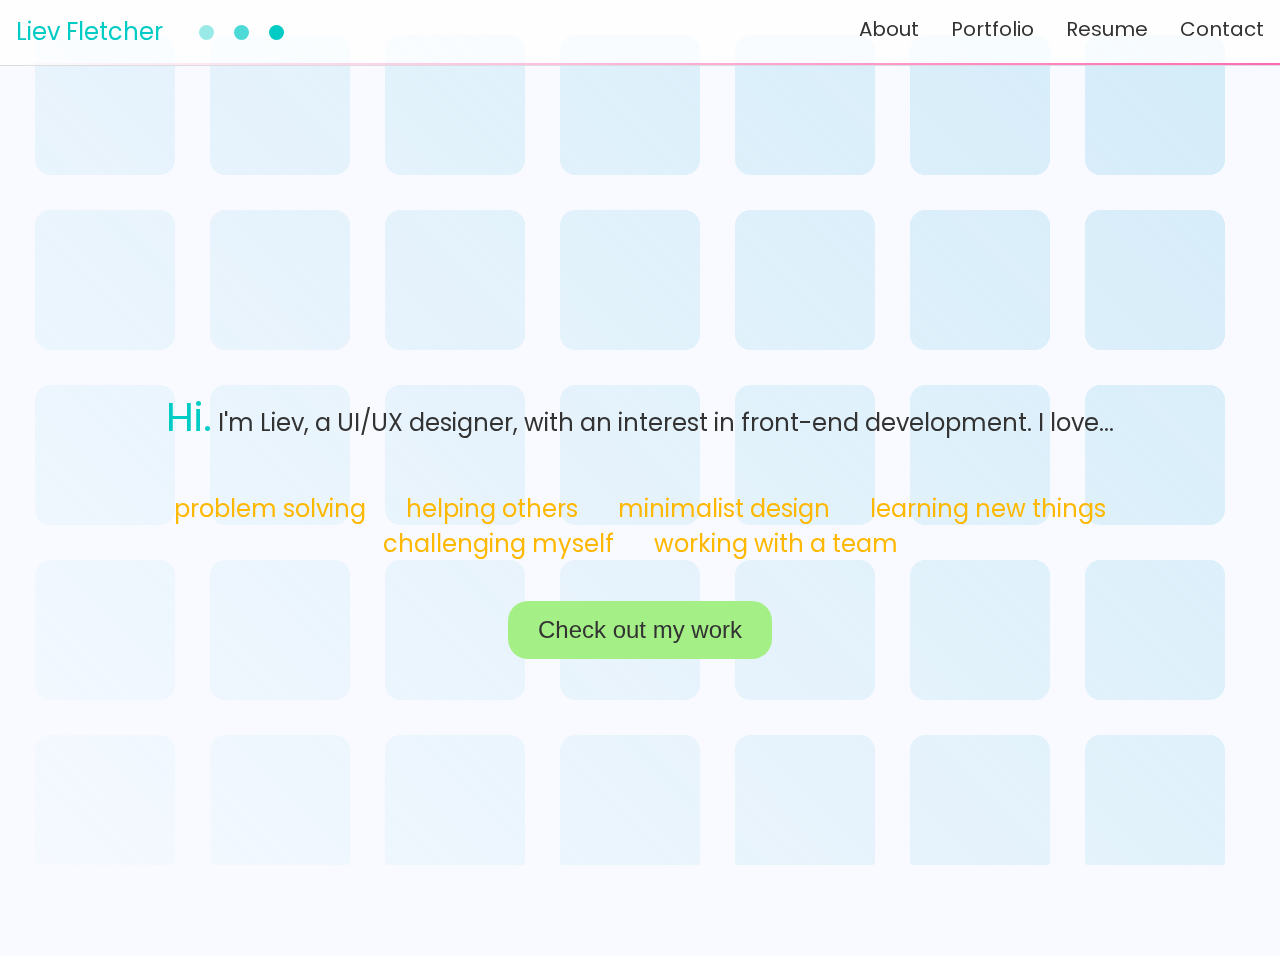
==== index.html @ 31510bed "Update" ====
<!DOCTYPE html>
<html lang="en">
<head>
    <meta charset="UTF-8">
    <meta name="viewport" content="width=device-width, initial-scale=1.0">
    <title>Liev Fletcher - UI/UX Designer</title>
    <link rel="stylesheet" href="navbar-style.css">
    <link rel="stylesheet" href="index-style.css">
    <script src="script.js"></script>
</head>
<body class="index-page">
    <!-- Inline Navbar HTML -->
    <header>
        <div class="topnav" id="myTopnav">
            <a href="index.html" class="logo">Liev Fletcher</a>
            <span class="dots">
                <span class="dot dot1"></span>
                <span class="dot dot2"></span>
                <span class="dot dot3"></span>
            </span>
            <div class="topnav-right">
                <a href="about.html">About</a>
                <a href="portfolio.html">Portfolio</a>
                <a href="resume.html">Resume</a>
                <a href="contact.html">Contact</a>
                <a href="javascript:void(0);" class="icon" onclick="toggleNav()">&#9776;</a>
            </div>
        </div>
    </header>
    <main>
        <section class="intro">
            <p><span class="highlight">Hi.</span> I'm Liev, a UI/UX designer, with an interest in front-end development. I love...</p>
            <div class="interests">
                <span>problem solving</span>
                <span>helping others</span>
                <span>minimalist design</span>
                <span>learning new things</span>
                <span>challenging myself</span>
                <span>working with a team</span>
            </div>
            <button class="work-button">Check out my work</button>
        </section>
    </main>
    <script src="script.js"></script>
</body>
</html>
---- navbar-style.css ----
/* navbar.css */
@import url('https://fonts.googleapis.com/css2?family=Poppins:wght@400;700&display=swap');

.topnav {
    background-color: rgba(255, 255, 255, 0.8); /* Transparent white */
    overflow: hidden;
    border-bottom: 1px solid #ddd;
    position: relative;
    z-index: 2; /* Ensure the navbar stays on top of the background */
}

.topnav::after {
    content: "";
    display: block;
    width: 100%;
    height: 4px;
    background: linear-gradient(to left, rgba(255, 105, 180, 1), rgba(255, 105, 180, 0)); /* Pink gradient */
    position: absolute;
    bottom: -2px;
    left: 0;
}

.topnav .logo {
    float: left;
    font-size: 24px;
    font-weight: 400;
    color: #333;
    padding: 14px 16px;
    text-decoration: none; /* Ensure the logo text is not underlined */
}

/* New CSS for the dots */
.dots {
    float: left;
    padding: 25px 0px;
    align-items: center;
    margin-left: 0px; /* Space between text and dots */
}

.dot {
    float: left;
    width: 15px; /* Adjusted size to be 50% smaller */
    height: 15px; /* Adjusted size to be 50% smaller */
    background-color: #00cbc4;
    border-radius: 50%;
    margin-left: 20px; /* Space between dots */
}

.dot1 {
    opacity: 0.4;
}

.dot2 {
    opacity: 0.7;
}

.dot3 {
    opacity: 1;
}

.topnav .logo:hover {
    color: #00cbc4; /* Add hover effect for the logo */
}

.topnav .topnav-right a {
    float: left;
    color: #333;
    text-align: center;
    padding: 14px 16px;
    text-decoration: none;
    font-size: 20px;
    position: relative;
    z-index: 1; /* Ensure the links stay on top of the navbar, below the icon */
}

.topnav .topnav-right a:hover {
    color: #00cbc4;
}

.topnav .topnav-right a::after {
    content: '';
    display: block;
    width: 100;
    height: 2px;
    transition: width .3s;
}

.topnav .topnav-right a:hover::after {
    width: 100%;
}

.topnav .topnav-right {
    float: right;
}

.topnav .icon {
    display: none;
    z-index: 2; /* Ensure the icon stays on top */
}

/* Media Queries for the navbar */

@media screen and (max-width: 600px) {
    .topnav .topnav-right a {
        display: none;
    }
    .topnav .topnav-right a.icon {
        float: right;
        display: block;
    }
}

@media screen and (max-width: 600px) {
    .topnav.responsive {
        position: relative;
    }
    .topnav.responsive .topnav-right .icon {
        position: absolute;
        right: 0;
        top: 0;
    }
    .topnav.responsive .topnav-right {
        float: none;
        display: flex;
        flex-direction: column;
        align-items: flex-end; /* Align items to the right */
        padding-top: 40px; /* Add padding to avoid overlap */
    }
    .topnav.responsive .topnav-right a {
        float: none;
        display: block;
        text-align: right; /* Align text to the right */
        padding: 14px 16px;
        z-index: 1; /* Ensure the links are below the icon */
    }
}
---- index-style.css ----
/* index-style.css */
@import url('https://fonts.googleapis.com/css2?family=Poppins:wght@400;700&display=swap');

body.index-page {
    font-family: 'Poppins', Arial, sans-serif;
    margin: 0;
    padding: 0;
    background-color: #f8faff; /* Background color specific to index page */
    color: #333;
    position: relative;
    z-index: 1;
    height: 100vh; /* Ensure the body takes up the full viewport height */
}

body.index-page::before {
    --s: 140px; /* the size */
    --g: 35px;  /* the gap */ 
    --r: 15px;  /* the radius */
    
    content: "";
    position: fixed;
    inset: var(--g);
    --_g: radial-gradient(var(--r) at var(--r) var(--r),#000 98%,#0000);
    --_o: calc(-2*var(--r) - var(--g));
    -webkit-mask:
      var(--_g),var(--_g) var(--_o) 0,var(--_g) 0 var(--_o),var(--_g) var(--_o) var(--_o),
      conic-gradient(at calc(var(--s) - 2*var(--r)) var(--s),#0000 75%,#000 0) var(--r) 0,
      conic-gradient(at var(--s) calc(var(--s) - 2*var(--r)),#0000 75%,#000 0) 0 var(--r);
    -webkit-mask-size: calc(var(--s) + var(--g)) calc(var(--s) + var(--g));
    background: linear-gradient(45deg, rgba(1, 192, 250, 0.012), rgba(135, 207, 235, 0.323)); /* 80% opaque colors */
    z-index: -1; /* Ensure this background is behind other content */
  }

.intro {
    display: flex;
    flex-direction: column;
    justify-content: center;
    align-items: center;
    text-align: center;
    height: calc(100vh - 50px); /* Full height minus the height of the navbar */
    padding: 20px;
}

.highlight {
    color: #00cbc4;
    font-size: 40px;
    font-weight: 400;
}

.intro p {
    font-size: 24px;
    font-weight: 400;
}

.interests {
    display: flex;
    flex-wrap: wrap;
    justify-content: center;
    margin: 20px 0;
    padding: 0 40px; /* Add padding to the left and right */
}

.interests span {
    color: #ffb800;
    font-size: 24px;
    font-weight: 400;
    margin: 0 20px; /* Add space to the left and right of each item */
}

.work-button {
    background-color: #a4f086;
    border: none;
    padding: 15px 30px;
    font-size: 24px;
    color: #333;
    cursor: pointer;
    border-radius: 20px;
    margin-top: 20px;
}

.work-button:hover {
    background-color: #91e076;
}
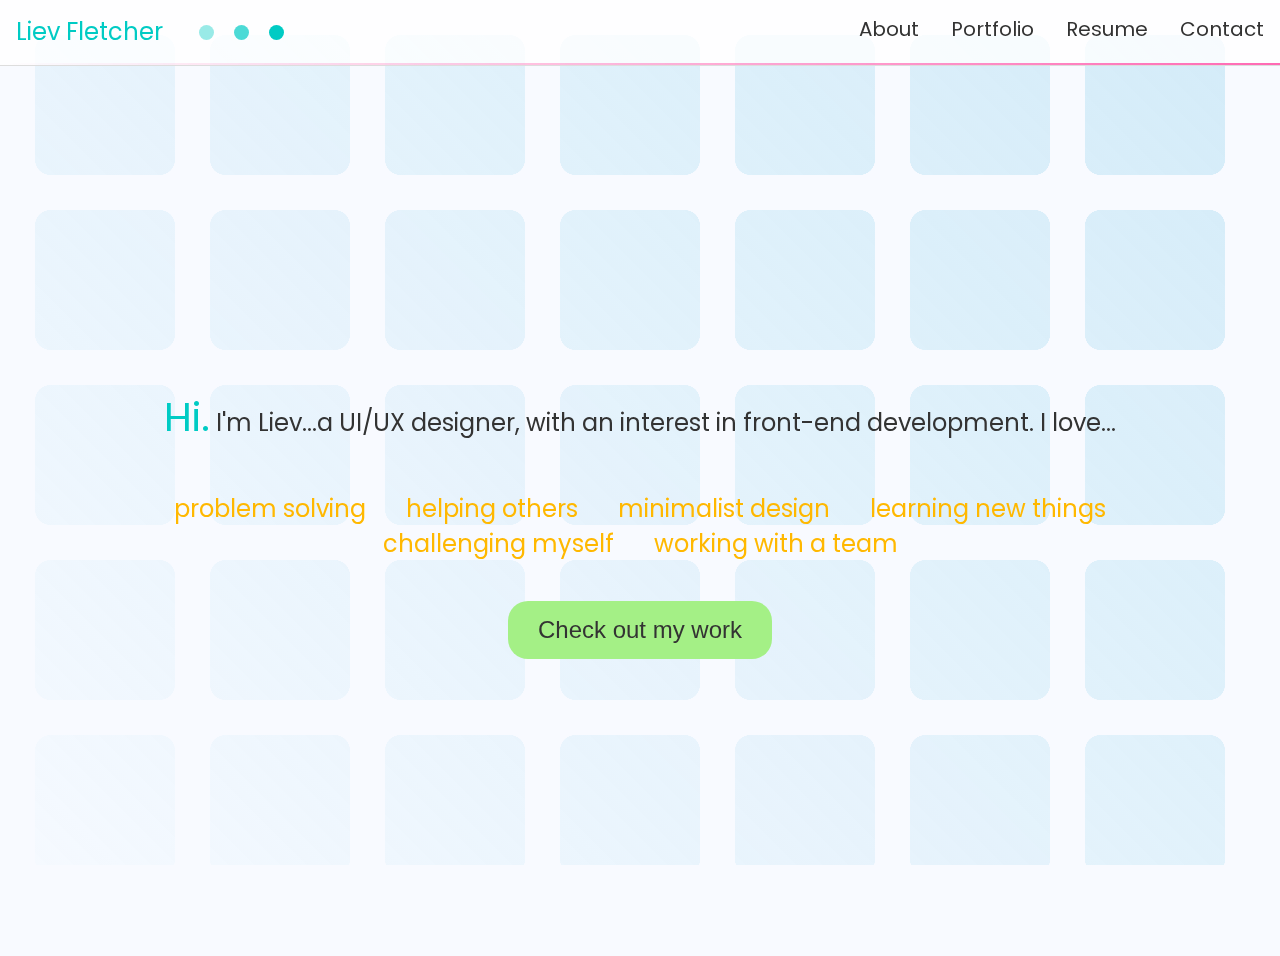
==== commit 542cb759: "Update" ====
--- a/index.html
+++ b/index.html
@@ -29,7 +29,7 @@
     </header>
     <main>
         <section class="intro">
-            <p><span class="highlight">Hi.</span> I'm Liev, a UI/UX designer, with an interest in front-end development. I love...</p>
+            <p><span class="highlight">Hi.</span> I'm Liev...a UI/UX designer, with an interest in front-end development. I love...</p>
             <div class="interests">
                 <span>problem solving</span>
                 <span>helping others</span>
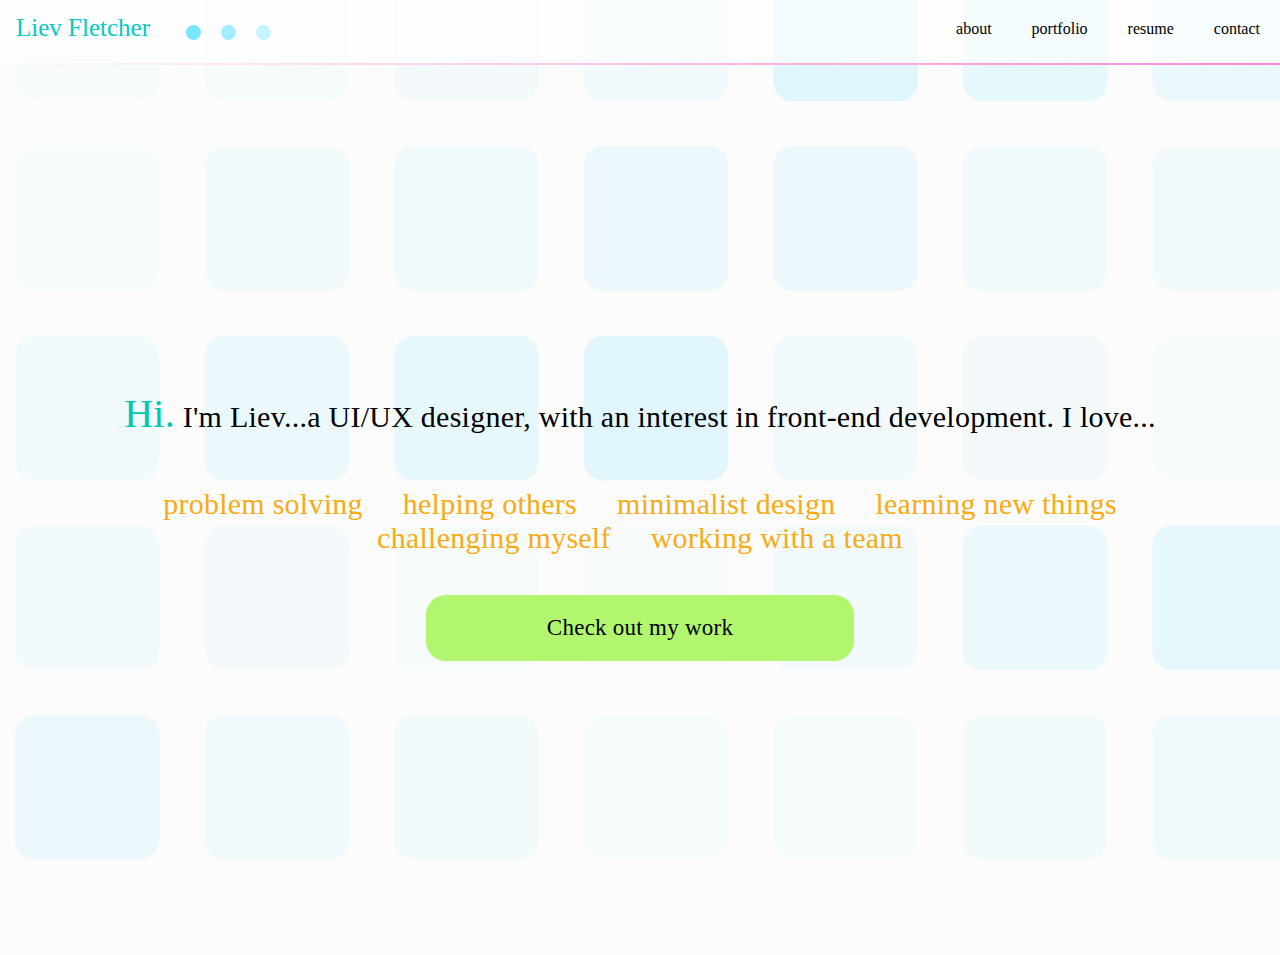
==== commit e0c28801: "Update" ====
--- a/index.html
+++ b/index.html
@@ -5,7 +5,7 @@
     <meta name="viewport" content="width=device-width, initial-scale=1.0">
     <title>Liev Fletcher - UI/UX Designer</title>
     <link rel="stylesheet" href="navbar-style.css">
-    <link rel="stylesheet" href="index-style.css">
+    <link rel="stylesheet" href="default.css">
     <script src="script.js"></script>
 </head>
 <body class="index-page">
@@ -19,17 +19,17 @@
                 <span class="dot dot3"></span>
             </span>
             <div class="topnav-right">
-                <a href="about.html">About</a>
-                <a href="portfolio.html">Portfolio</a>
-                <a href="resume.html">Resume</a>
-                <a href="contact.html">Contact</a>
+                <a href="about.html">about</a>
+                <a href="portfolio.html">portfolio</a>
+                <a href="resume.html">resume</a>
+                <a href="contact.html">contact</a>
                 <a href="javascript:void(0);" class="icon" onclick="toggleNav()">&#9776;</a>
             </div>
         </div>
     </header>
     <main>
-        <section class="intro">
-            <p><span class="highlight">Hi.</span> I'm Liev...a UI/UX designer, with an interest in front-end development. I love...</p>
+        <section class="home-intro">
+            <p><span class="home-highlight">Hi.</span> I'm Liev...a UI/UX designer, with an interest in front-end development. I love...</p>
             <div class="interests">
                 <span>problem solving</span>
                 <span>helping others</span>
--- a/navbar-style.css
+++ b/navbar-style.css
@@ -2,9 +2,9 @@
 @import url('https://fonts.googleapis.com/css2?family=Poppins:wght@400;700&display=swap');
 
 .topnav {
-    background-color: rgba(255, 255, 255, 0.8); /* Transparent white */
+    background-color: rgba(255, 255, 255, 0.6); /* Transparent white */
     overflow: hidden;
-    border-bottom: 1px solid #ddd;
+    border-bottom: 0px solid #ddd;
     position: relative;
     z-index: 2; /* Ensure the navbar stays on top of the background */
 }
@@ -14,7 +14,7 @@
     display: block;
     width: 100%;
     height: 4px;
-    background: linear-gradient(to left, rgba(255, 105, 180, 1), rgba(255, 105, 180, 0)); /* Pink gradient */
+    background: linear-gradient(90deg, #fcfcfc 0%,  #FF85D6 100%); /* Pink gradient */
     position: absolute;
     bottom: -2px;
     left: 0;
@@ -22,9 +22,10 @@
 
 .topnav .logo {
     float: left;
-    font-size: 24px;
-    font-weight: 400;
-    color: #333;
+    font-size: 25px;
+    font-family: "Typo Hoop Light Demo";
+    font-weight: 300;
+    color: #000;
     padding: 14px 16px;
     text-decoration: none; /* Ensure the logo text is not underlined */
 }
@@ -41,13 +42,13 @@
     float: left;
     width: 15px; /* Adjusted size to be 50% smaller */
     height: 15px; /* Adjusted size to be 50% smaller */
-    background-color: #00cbc4;
+    background-color: #79E7FF;
     border-radius: 50%;
     margin-left: 20px; /* Space between dots */
 }
 
 .dot1 {
-    opacity: 0.4;
+    opacity: 1;
 }
 
 .dot2 {
@@ -55,7 +56,7 @@
 }
 
 .dot3 {
-    opacity: 1;
+    opacity: .4;
 }
 
 .topnav .logo:hover {
@@ -64,11 +65,13 @@
 
 .topnav .topnav-right a {
     float: left;
-    color: #333;
+    color: #000;
+    font-family: "Typo Hoop Light Demo";
     text-align: center;
-    padding: 14px 16px;
+    padding: 20px 20px;
     text-decoration: none;
-    font-size: 20px;
+    font-size: 16px;
+    font-weight: 300
     position: relative;
     z-index: 1; /* Ensure the links stay on top of the navbar, below the icon */
 }
--- a/default.css
+++ b/default.css
@@ -0,0 +1,237 @@
+/* index-style.css */
+@import url('https://fonts.googleapis.com/css2?family=Poppins:wght@400;700&display=swap');
+
+body.index-page {
+    font-family: 'Poppins', Arial, sans-serif;
+    margin: 0;
+    padding: 0;
+    background: #FCFCFC; /* Different background color for About page */
+    background-image:    url(/assets/images/index.svg);
+    background-attachment: fixed;
+    background-size: cover;
+    color: #333;
+  }
+
+.home-intro {
+    display: flex;
+    flex-direction: column;
+    justify-content: center;
+    align-items: center;
+    text-align: center;
+    height: calc(100vh - 50px); /* Full height minus the height of the navbar */
+    padding: 20px;
+}
+
+.home-highlight {
+    color: #00C9B2;
+    font-family: Opificio;
+    font-size: 40px;
+    font-style: normal;
+    font-weight: 400;
+    line-height: normal;
+    letter-spacing: 0.25px;
+}
+
+.home-intro{
+    color: #000;
+    font-family: Opificio;
+    font-size: 30px;
+    font-style: normal;
+    font-weight: 400;
+    line-height: normal;
+    letter-spacing: 0.25px;
+}
+
+.interests {
+    display: flex;
+    flex-wrap: wrap;
+    justify-content: center;
+    margin: 20px 0;
+    padding: 0 40px; /* Add padding to the left and right */
+}
+
+.interests span {
+    color: var(--Fruit-orange, #FAAB11);
+    font-family: "Varela Round";
+    font-size: 30px;
+    font-style: normal;
+    font-weight: 400;
+    line-height: normal;
+    letter-spacing: 0.25px;
+    margin: 0 20px; /* Add space to the left and right of each item */
+}
+
+.work-button {
+    background-color: #B2F670;
+    border: none;
+    padding: 20px 121px;
+    color: #000;
+    font-family: Opificio;
+    font-size: 23px;
+    font-style: normal;
+    font-weight: 400;
+    line-height: normal;
+    letter-spacing: 0.25px;
+    cursor: pointer;
+    border-radius: 20px;
+    margin-top: 20px;
+}
+
+.work-button:hover {
+    border-radius: 20px;
+    background: #A0E063;
+}
+
+
+/* About Page */
+
+
+body.about-page {
+    font-family: 'Poppins', Arial, sans-serif;
+    margin: 0;
+    padding: 0;
+    background: #FCFCFC; /* Different background color for About page */
+    background-image:    url(/assets/images/about.svg);
+    background-attachment: fixed;
+    background-size: cover;
+    color: #333;
+    overflow: hidden
+}
+.about-me-intro {
+    padding: 0px;
+    font-family: Opificio;
+    font-size: 30px;
+    font-weight: 400;
+    font-style: normal;
+    line-height: normal;
+    padding-right: 0px;
+    padding-top: 5%;
+    padding-left: 25%;
+    width: 65%;
+    height: 20%;
+    border: 1px solid red;ß
+}
+.about-me-highlight {
+    font-family: "Typo Hoop Demo";
+    color: #FAAB11;
+    font-size: 30px;
+    font-weight: 400;
+    text-align: right;
+    width: 100%;
+    padding-right: 20%;
+    border: 1px solid red;
+}
+
+/* Porfolio Page */
+
+body.portfolio-page {
+    font-family: 'Poppins', Arial, sans-serif;
+    margin: 0;
+    padding: 0;
+    background: #FCFCFC; /* Different background color for About page */
+    background-image:    url(/assets/images/portfolio.svg);
+    background-attachment: fixed;
+    background-size: cover;
+    color: #333;
+  }
+  
+  .portfolio-intro {
+    padding: 0px;
+    font-family: Opificio;
+    font-size: 30px;
+    font-weight: 400;
+    font-style: normal;
+    line-height: normal;
+    padding-right: 0px;
+    padding-top: 5%;
+    padding-left: 25%;
+    width: 65%;
+    height: 20%;
+    border: 1px solid red;ß
+  }
+  .portfolio-highlight {
+    font-family: "Typo Hoop Demo";
+    color: #00C9B2;
+    font-size: 30px;
+    font-weight: 400;
+    text-align: right;
+    width: 100%;
+    padding-right: 20%;
+    border: 1px solid red;
+  }
+
+/* Resume Page */
+
+body.resume-page {
+    font-family: 'Poppins', Arial, sans-serif;
+    margin: 0;
+    padding: 0;
+    background: #FCFCFC; /* Different background color for About page */
+    background-image:    url(/assets/images/resume.svg);
+    background-attachment: fixed;
+    background-size: cover;
+    color: #333;
+}
+
+.resume-intro {
+    padding: 0px;
+    font-family: Opificio;
+    font-size: 30px;
+    font-weight: 400;
+    font-style: normal;
+    line-height: normal;
+    padding-right: 0px;
+    padding-top: 5%;
+    padding-left: 25%;
+    width: 65%;
+    height: 20%;
+    border: 1px solid red;ß
+  }
+  .resume-highlight {
+    font-family: "Typo Hoop Demo";
+    color: #98DE56;
+    font-size: 30px;
+    font-weight: 400;
+    text-align: right;
+    width: 100%;
+    padding-right: 20%;
+    border: 1px solid red;
+  }
+
+/* Contact Page */
+
+body.contact-page {
+    font-family: 'Poppins', Arial, sans-serif;
+    margin: 0;
+    padding: 0;
+    background: #FCFCFC; /* Different background color for About page */
+    background-image:    url(/assets/images/contact.svg);
+    background-attachment: fixed;
+    background-size: cover;
+    color: #333;
+  }
+  
+  .contact-intro {
+    padding: 0px;
+    font-family: Opificio;
+    font-size: 30px;
+    font-weight: 400;
+    font-style: normal;
+    line-height: normal;
+    padding-right: 0px;
+    padding-top: 5%;
+    padding-left: 25%;
+    width: 65%;
+    height: 20%;
+    border: 1px solid red;ß
+  }
+  .contact-highlight {
+    font-family: "Typo Hoop Demo";
+    color: #86DF31;
+    font-size: 30px;
+    font-weight: 400;
+    text-align: right;
+    width: 100%;
+    padding-right: 20%;
+    border: 1px solid red;
+  }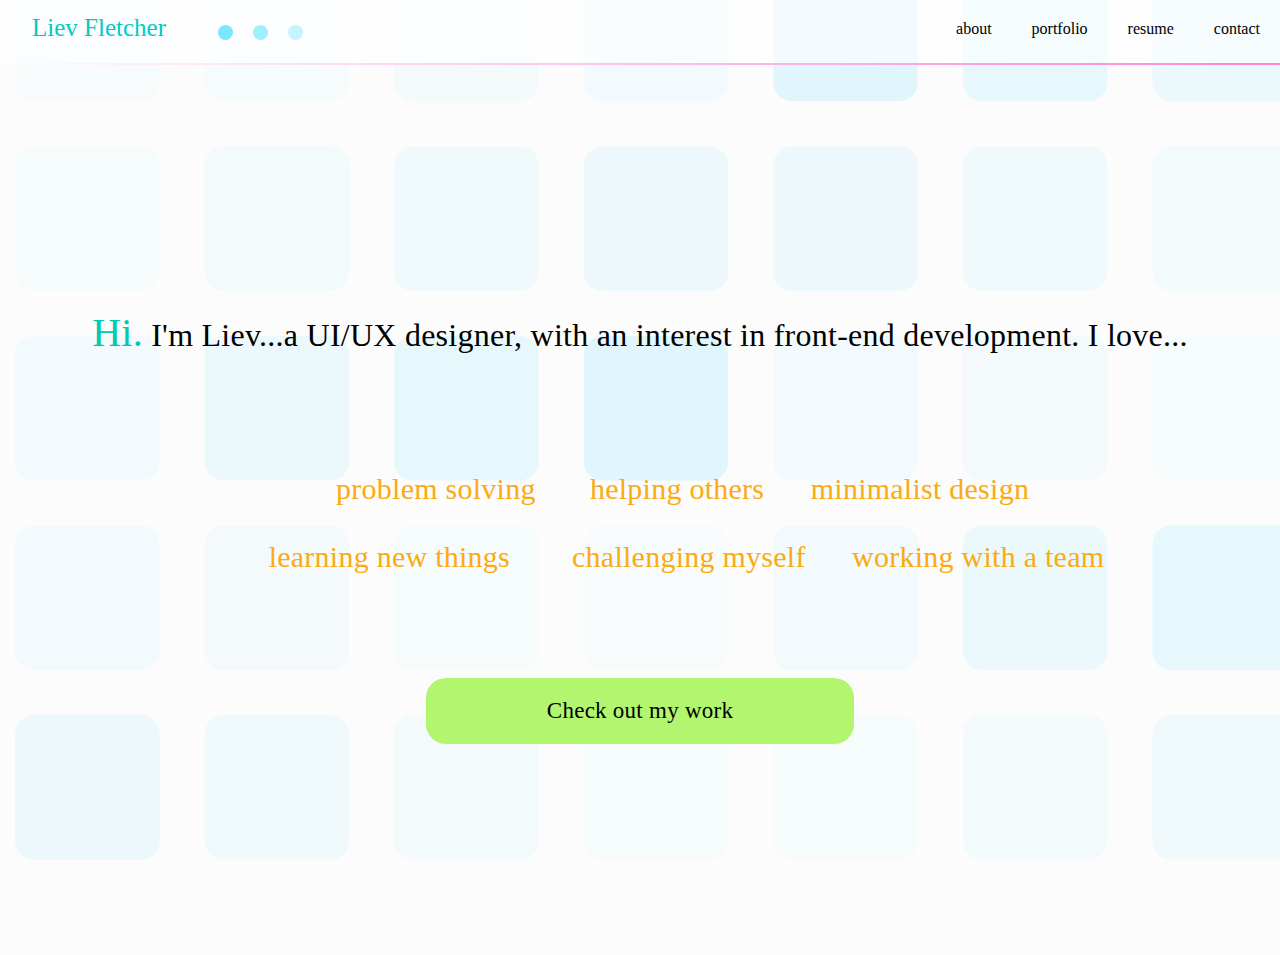
==== commit 0246eeac: "Update" ====
--- a/index.html
+++ b/index.html
@@ -28,15 +28,14 @@
         </div>
     </header>
     <main>
-        <section class="home-intro">
-            <p><span class="home-highlight">Hi.</span> I'm Liev...a UI/UX designer, with an interest in front-end development. I love...</p>
+        <section class="home-intro intro">
+            <p><span class="home-highlight highlight">Hi.</span> I'm Liev...a UI/UX designer, with an interest in front-end development. I love...</p>
             <div class="interests">
-                <span>problem solving</span>
-                <span>helping others</span>
-                <span>minimalist design</span>
-                <span>learning new things</span>
-                <span>challenging myself</span>
-                <span>working with a team</span>
+                <pre> 
+            problem solving       helping others      minimalist design 
+                  
+            learning new things        challenging myself      working with a team
+                </pre>
             </div>
             <button class="work-button">Check out my work</button>
         </section>
--- a/navbar-style.css
+++ b/navbar-style.css
@@ -1,5 +1,7 @@
 /* navbar.css */
-@import url('https://fonts.googleapis.com/css2?family=Poppins:wght@400;700&display=swap');
+
+
+
 
 .topnav {
     background-color: rgba(255, 255, 255, 0.6); /* Transparent white */
@@ -26,7 +28,7 @@
     font-family: "Typo Hoop Light Demo";
     font-weight: 300;
     color: #000;
-    padding: 14px 16px;
+    padding: 14px 32px;
     text-decoration: none; /* Ensure the logo text is not underlined */
 }
 
@@ -103,7 +105,7 @@
 
 /* Media Queries for the navbar */
 
-@media screen and (max-width: 600px) {
+@media screen and (max-width: 768px) {
     .topnav .topnav-right a {
         display: none;
     }
@@ -113,7 +115,7 @@
     }
 }
 
-@media screen and (max-width: 600px) {
+@media screen and (max-width: 768px) {
     .topnav.responsive {
         position: relative;
     }
--- a/default.css
+++ b/default.css
@@ -1,8 +1,8 @@
-/* index-style.css */
-@import url('https://fonts.googleapis.com/css2?family=Poppins:wght@400;700&display=swap');
+
+/* Index Page */
 
 body.index-page {
-    font-family: 'Poppins', Arial, sans-serif;
+    font-family: Opificio;
     margin: 0;
     padding: 0;
     background: #FCFCFC; /* Different background color for About page */
@@ -10,7 +10,7 @@
     background-attachment: fixed;
     background-size: cover;
     color: #333;
-  }
+}
 
 .home-intro {
     display: flex;
@@ -22,6 +22,7 @@
     padding: 20px;
 }
 
+
 .home-highlight {
     color: #00C9B2;
     font-family: Opificio;
@@ -35,7 +36,7 @@
 .home-intro{
     color: #000;
     font-family: Opificio;
-    font-size: 30px;
+    font-size: 32px;
     font-style: normal;
     font-weight: 400;
     line-height: normal;
@@ -47,10 +48,9 @@
     flex-wrap: wrap;
     justify-content: center;
     margin: 20px 0;
-    padding: 0 40px; /* Add padding to the left and right */
-}
-
-.interests span {
+}
+
+.interests pre {
     color: var(--Fruit-orange, #FAAB11);
     font-family: "Varela Round";
     font-size: 30px;
@@ -58,7 +58,6 @@
     font-weight: 400;
     line-height: normal;
     letter-spacing: 0.25px;
-    margin: 0 20px; /* Add space to the left and right of each item */
 }
 
 .work-button {
@@ -87,151 +86,189 @@
 
 
 body.about-page {
-    font-family: 'Poppins', Arial, sans-serif;
-    margin: 0;
-    padding: 0;
-    background: #FCFCFC; /* Different background color for About page */
-    background-image:    url(/assets/images/about.svg);
-    background-attachment: fixed;
-    background-size: cover;
-    color: #333;
-    overflow: hidden
-}
+    font-family: "Opificio";
+    margin: 0;
+    padding: 0;
+    background: #FCFCFC;
+    background-image:   url(/assets/images/about.svg);
+    background-attachment: fixed;
+    background-size: cover;
+    color: #333;
+}
+
 .about-me-intro {
-    padding: 0px;
-    font-family: Opificio;
-    font-size: 30px;
-    font-weight: 400;
-    font-style: normal;
-    line-height: normal;
-    padding-right: 0px;
-    padding-top: 5%;
-    padding-left: 25%;
-    width: 65%;
-    height: 20%;
-    border: 1px solid red;ß
-}
+    font-family: Opificio;
+    font-size: 30px;
+    font-weight: 400;
+    font-style: normal;
+    line-height: normal;
+    padding-right: 25%;
+    padding-left: 25%;
+    width: 65%;
+    height: 20%;
+}
+
 .about-me-highlight {
     font-family: "Typo Hoop Demo";
     color: #FAAB11;
     font-size: 30px;
     font-weight: 400;
     text-align: right;
-    width: 100%;
-    padding-right: 20%;
-    border: 1px solid red;
+    padding-right: 20%;
+    padding-top: 15%;
 }
 
 /* Porfolio Page */
 
 body.portfolio-page {
-    font-family: 'Poppins', Arial, sans-serif;
-    margin: 0;
-    padding: 0;
-    background: #FCFCFC; /* Different background color for About page */
-    background-image:    url(/assets/images/portfolio.svg);
-    background-attachment: fixed;
-    background-size: cover;
-    color: #333;
-  }
-  
-  .portfolio-intro {
-    padding: 0px;
-    font-family: Opificio;
-    font-size: 30px;
-    font-weight: 400;
-    font-style: normal;
-    line-height: normal;
-    padding-right: 0px;
-    padding-top: 5%;
-    padding-left: 25%;
-    width: 65%;
-    height: 20%;
-    border: 1px solid red;ß
-  }
-  .portfolio-highlight {
+    font-family: "Opificio";
+    margin: 0;
+    padding: 0;
+    background: #FCFCFC;
+    background-image:   url(/assets/images/portfolio.svg);
+    background-attachment: fixed;
+    background-size: cover;
+    color: #333;
+}
+  
+.portfolio-intro {
+    font-family: "Opificio";
+    font-size: 30px;
+    font-weight: 400;
+    font-style: normal;
+    line-height: normal;
+    padding-right: 25%;
+    padding-left: 25%;
+    width: 65%;
+    height: 20%;
+}
+
+.portfolio-highlight {
     font-family: "Typo Hoop Demo";
     color: #00C9B2;
     font-size: 30px;
     font-weight: 400;
     text-align: right;
-    width: 100%;
-    padding-right: 20%;
-    border: 1px solid red;
-  }
-
+    padding-right: 20%;
+    padding-top: 15%;
+}
+  
 /* Resume Page */
 
 body.resume-page {
-    font-family: 'Poppins', Arial, sans-serif;
-    margin: 0;
-    padding: 0;
-    background: #FCFCFC; /* Different background color for About page */
-    background-image:    url(/assets/images/resume.svg);
+    font-family: "Opificio";
+    margin: 0;
+    padding: 0;
+    background: #FCFCFC;
+    background-image:   url(/assets/images/resume.svg);
     background-attachment: fixed;
     background-size: cover;
     color: #333;
 }
 
 .resume-intro {
-    padding: 0px;
-    font-family: Opificio;
-    font-size: 30px;
-    font-weight: 400;
-    font-style: normal;
-    line-height: normal;
-    padding-right: 0px;
-    padding-top: 5%;
-    padding-left: 25%;
-    width: 65%;
-    height: 20%;
-    border: 1px solid red;ß
-  }
-  .resume-highlight {
+    font-family: Opificio;
+    font-size: 30px;
+    font-weight: 400;
+    font-style: normal;
+    line-height: normal;
+    padding-right: 25%;
+    padding-left: 25%;
+    width: 65%;
+    height: 20%;
+
+}
+  
+.resume-highlight {
     font-family: "Typo Hoop Demo";
     color: #98DE56;
     font-size: 30px;
     font-weight: 400;
     text-align: right;
-    width: 100%;
-    padding-right: 20%;
-    border: 1px solid red;
-  }
+    padding-right: 20%;
+    padding-top: 15%;
+}
 
 /* Contact Page */
 
 body.contact-page {
-    font-family: 'Poppins', Arial, sans-serif;
-    margin: 0;
-    padding: 0;
-    background: #FCFCFC; /* Different background color for About page */
-    background-image:    url(/assets/images/contact.svg);
-    background-attachment: fixed;
-    background-size: cover;
-    color: #333;
-  }
-  
-  .contact-intro {
-    padding: 0px;
-    font-family: Opificio;
-    font-size: 30px;
-    font-weight: 400;
-    font-style: normal;
-    line-height: normal;
-    padding-right: 0px;
-    padding-top: 5%;
-    padding-left: 25%;
-    width: 65%;
-    height: 20%;
-    border: 1px solid red;ß
-  }
-  .contact-highlight {
+    font-family: "Opificio";
+    margin: 0;
+    padding: 0;
+    background: #FCFCFC;
+    background-image:   url(/assets/images/contact.svg);
+    background-attachment: fixed;
+    background-size: cover;
+    color: #333;
+}
+  
+  
+.contact-intro {
+    font-family: "Opificio";
+    font-size: 30px;
+    font-weight: 400;
+    font-style: normal;
+    line-height: normal;
+    padding-right: 25%;
+    padding-left: 25%;
+    width: 65%;
+    height: 20%;
+}
+  
+.contact-highlight {
     font-family: "Typo Hoop Demo";
     color: #86DF31;
     font-size: 30px;
     font-weight: 400;
     text-align: right;
-    width: 100%;
-    padding-right: 20%;
-    border: 1px solid red;
-  }+    padding-right: 20%;
+    padding-top: 15%;
+}
+
+/* Responsive CSS */
+
+@media only screen and (max-width: 768px) {
+    .highlight {
+       padding-right: 25%;
+       padding-top: 25%;
+       font-size: 25px;
+    }
+    .intro {
+      font-size: 25px;
+      padding-right: 25%;
+      padding-left: 25%
+    }
+    .interests span {
+        font-size: 25px;
+        padding-right: 25%;
+        padding-left: 25%;
+    }
+    body.portfolio-page {
+        background-image:   url(assets/images/portfolio-tablet.svg);
+    }
+    body.resume-page {
+        background-image:   url(assets/images/resume-tablet.svg);
+    }
+    body.contact-page {
+        background-image:   url(assets/images/contact-tablet.svg);
+    }
+    body.about-page {
+        background-image:   url(assets/images/about-me-tablet.svg);
+    }
+    body.index-page {
+        background-image:   url(assets/images/index-tablet.svg);
+    }
+}
+  
+@media only screen and (max-width: 480px) {
+    .highlight {
+      padding-right: 25%;
+      padding-top: 25%;
+      font-size: 20px;
+   }
+   .intro {
+     font-size: 20px;
+     padding-right: 25%;
+     padding-left: 25%
+   }
+}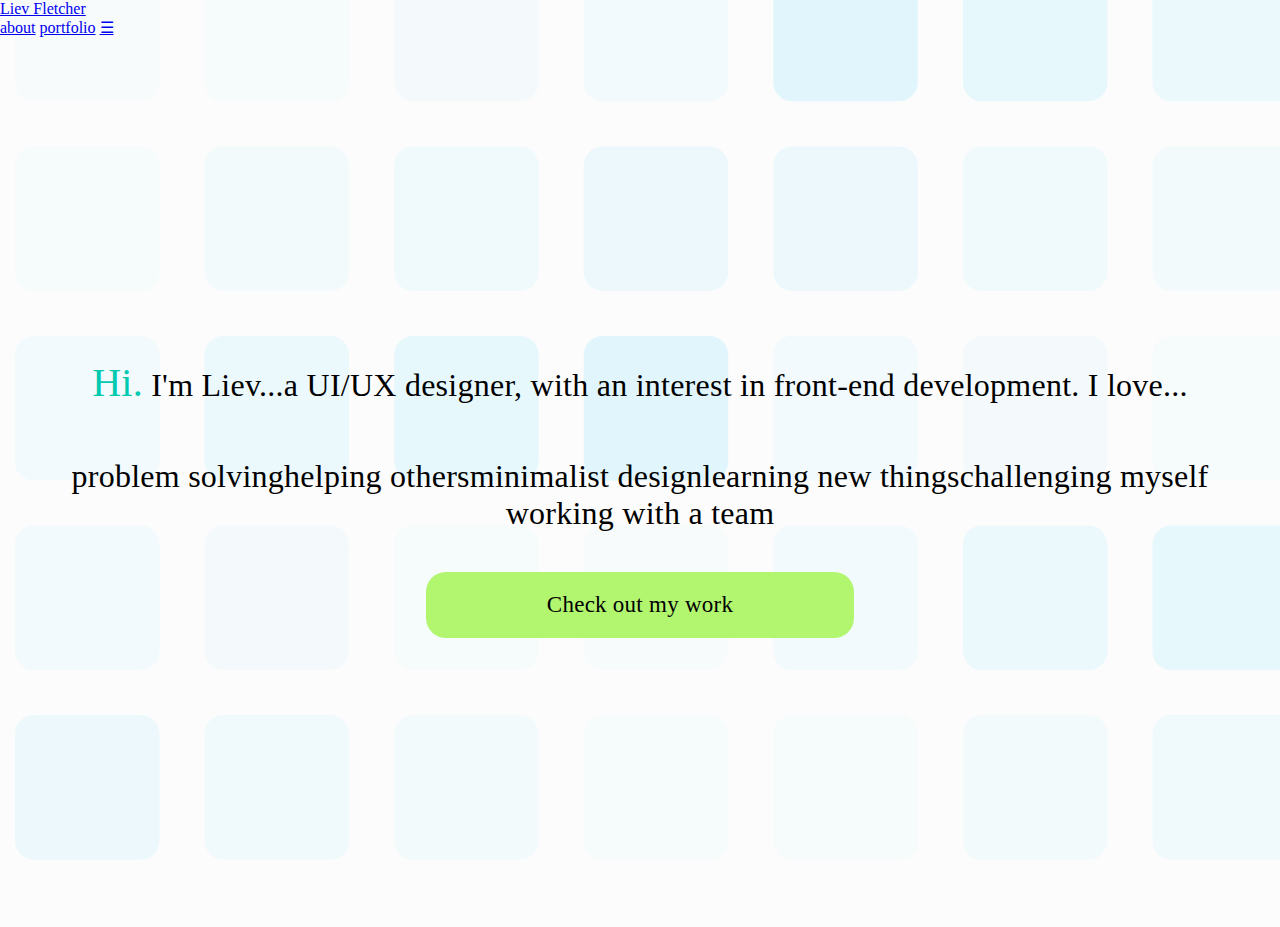
==== commit e23fa93e: "Update" ====
--- a/index.html
+++ b/index.html
@@ -4,7 +4,6 @@
     <meta charset="UTF-8">
     <meta name="viewport" content="width=device-width, initial-scale=1.0">
     <title>Liev Fletcher - UI/UX Designer</title>
-    <link rel="stylesheet" href="navbar-style.css">
     <link rel="stylesheet" href="default.css">
     <script src="script.js"></script>
 </head>
@@ -21,8 +20,6 @@
             <div class="topnav-right">
                 <a href="about.html">about</a>
                 <a href="portfolio.html">portfolio</a>
-                <a href="resume.html">resume</a>
-                <a href="contact.html">contact</a>
                 <a href="javascript:void(0);" class="icon" onclick="toggleNav()">&#9776;</a>
             </div>
         </div>
@@ -31,15 +28,16 @@
         <section class="home-intro intro">
             <p><span class="home-highlight highlight">Hi.</span> I'm Liev...a UI/UX designer, with an interest in front-end development. I love...</p>
             <div class="interests">
-                <pre> 
-            problem solving       helping others      minimalist design 
-                  
-            learning new things        challenging myself      working with a team
-                </pre>
+                <span>problem solving</span>
+                <span>helping others</span>
+                <span>minimalist design</span>
+                <span>learning new things</span>
+                <span>challenging myself</span>
+                <span>working with a team</span>
             </div>
             <button class="work-button">Check out my work</button>
         </section>
     </main>
     <script src="script.js"></script>
 </body>
-</html>
+</html>